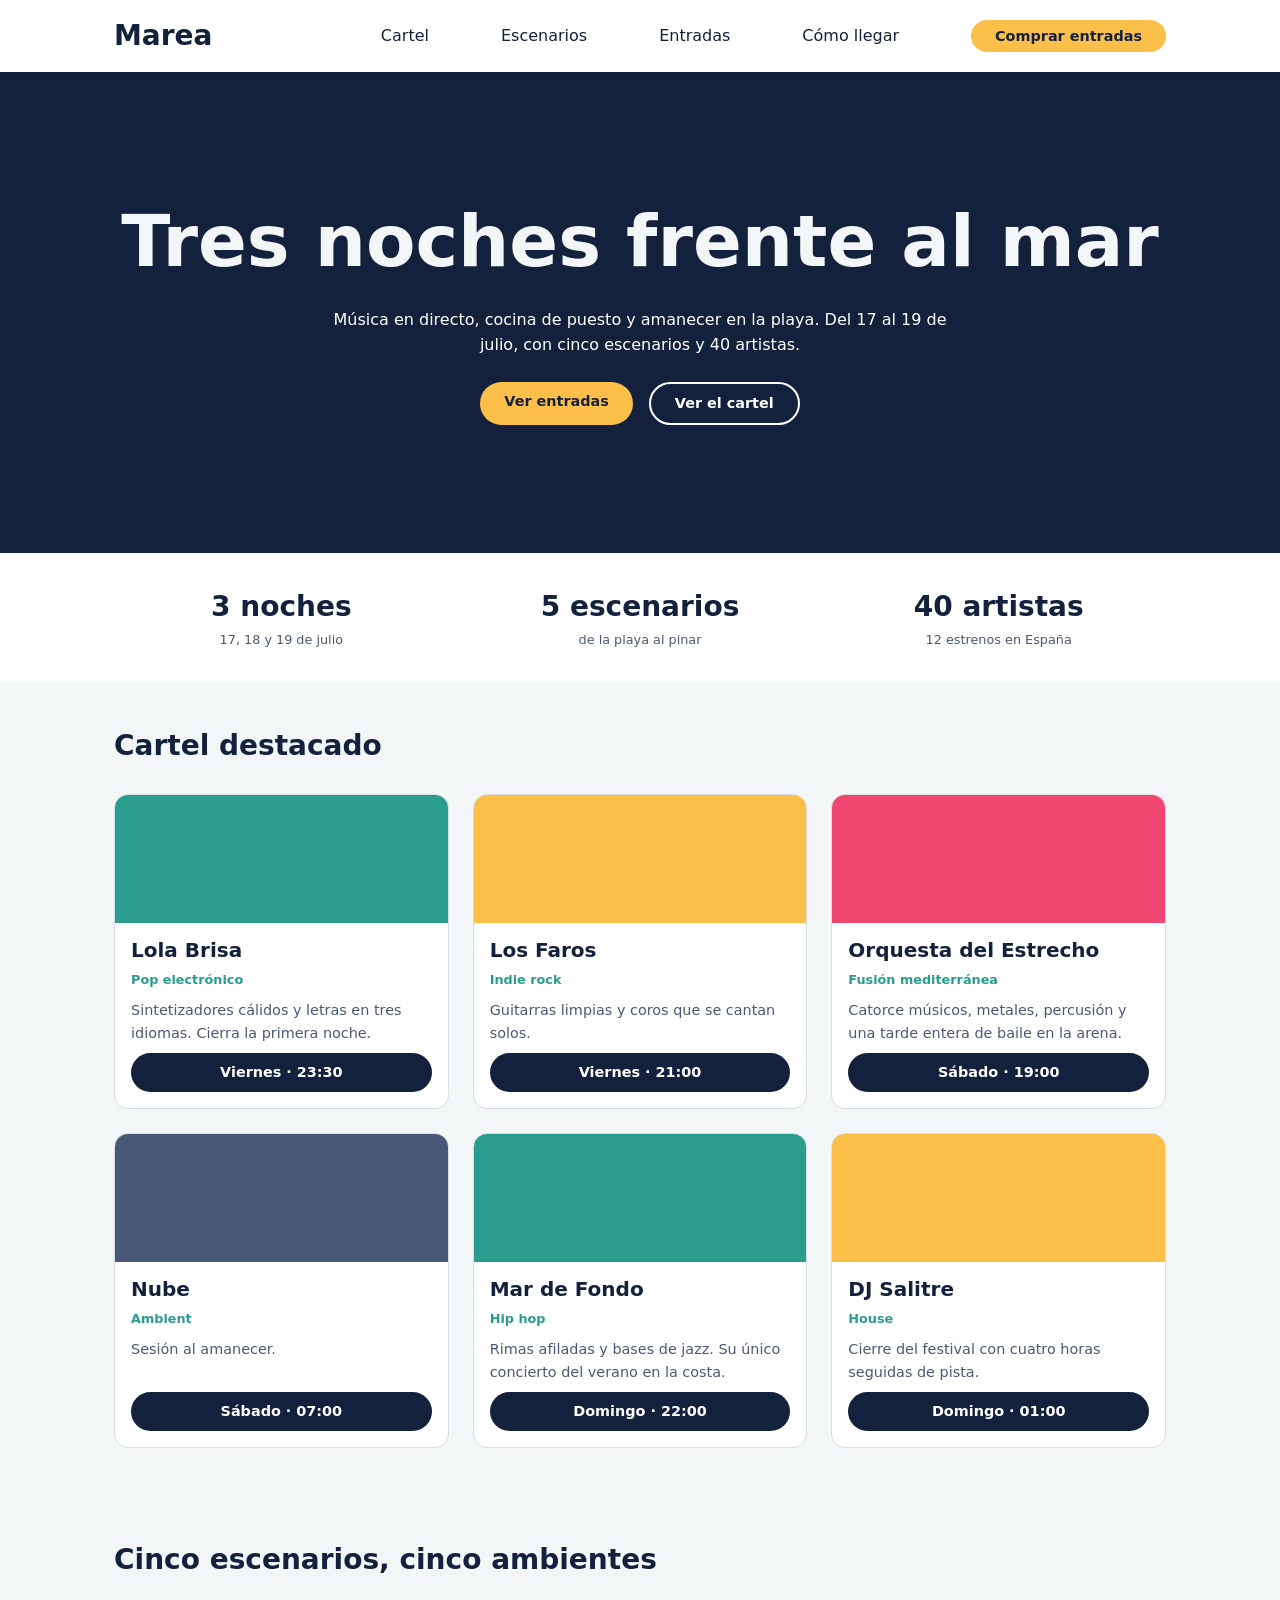
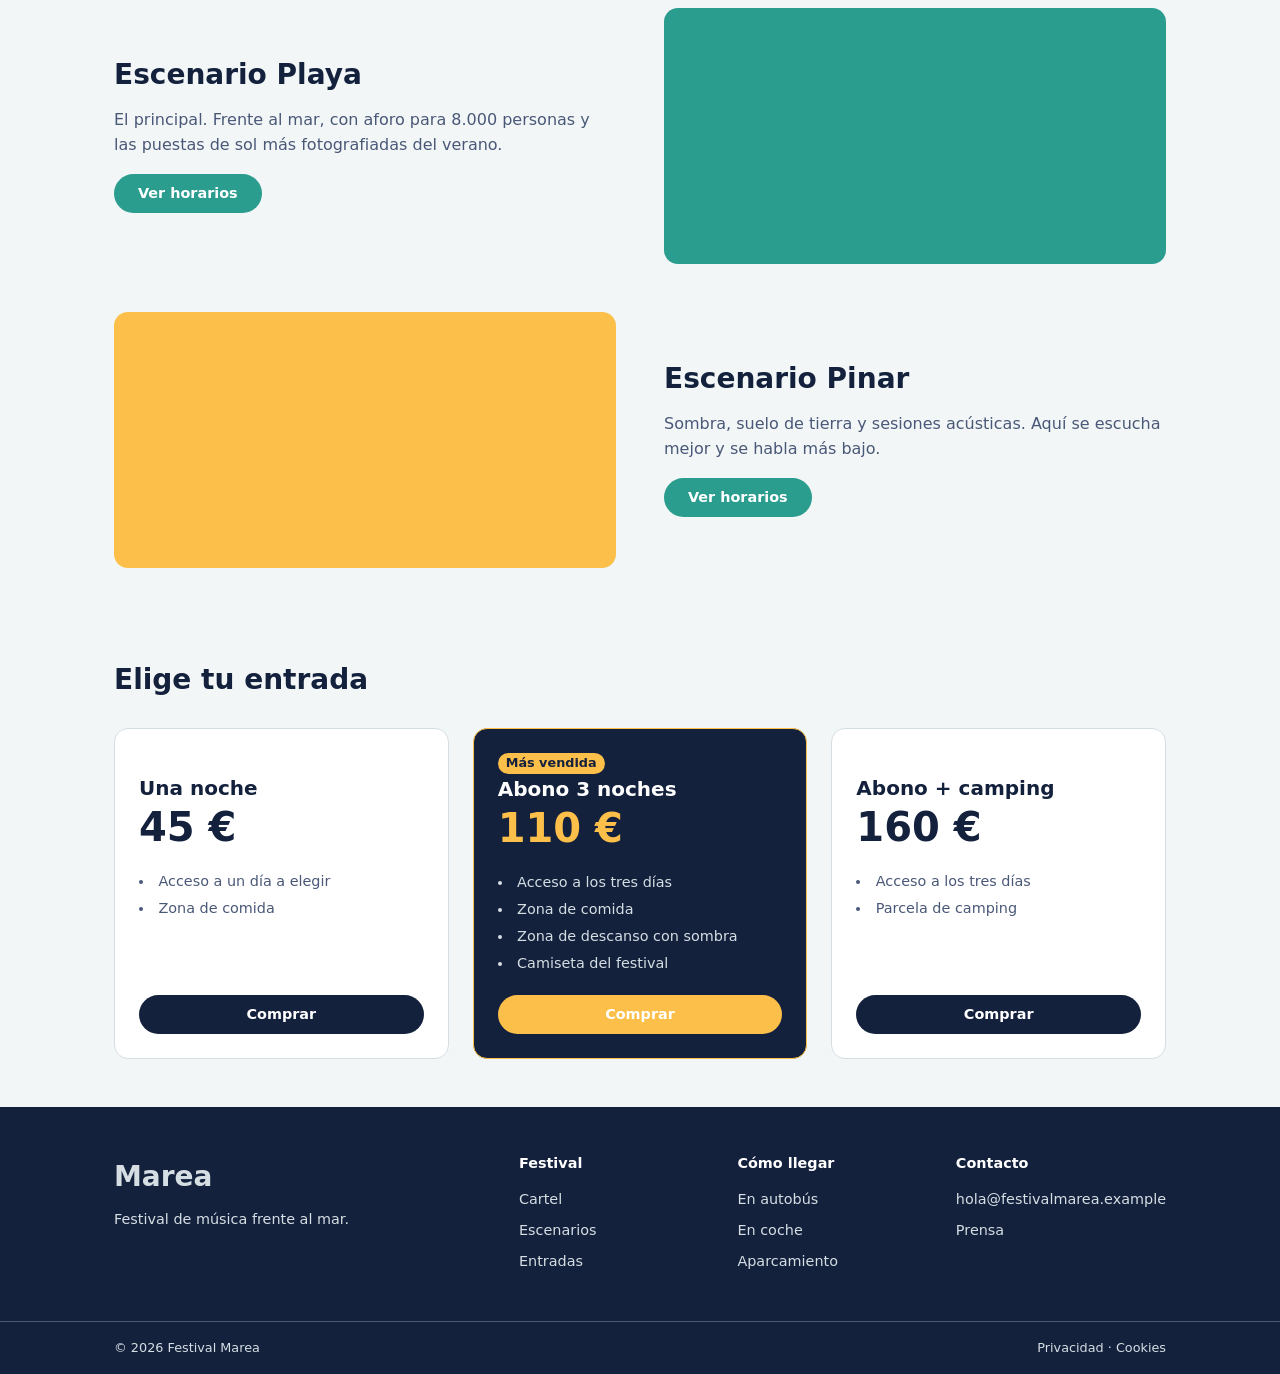
==== practica-grid/index.html @ 6c180d23 "." ====
<!doctype html>
<html lang="es">
  <head>
    <meta charset="UTF-8" />
    <meta name="viewport" content="width=device-width, initial-scale=1" />
    <title>Festival Marea · Layout con Flexbox y Grid</title>

    <!-- 1º las variables y el reset, 2º vuestros estilos -->
    <link rel="stylesheet" href="./css/variables.css" />
    <link rel="stylesheet" href="./css/estilos.css" />
  </head>
  <body>
    <!-- ============ 1. CABECERA ============ -->
    <header class="cabecera">
      <div class="contenedor cabecera__interior">
        <a href="#" class="logo">Marea</a>

        <nav class="menu" aria-label="Principal">
          <ul class="menu__lista">
            <li><a href="#cartel" class="menu__enlace">Cartel</a></li>
            <li><a href="#escenarios" class="menu__enlace">Escenarios</a></li>
            <li><a href="#entradas" class="menu__enlace">Entradas</a></li>
            <li><a href="#info" class="menu__enlace">Cómo llegar</a></li>
            <li>
              <a href="#entradas" class="boton boton--sol">Comprar entradas</a>
            </li>
          </ul>
        </nav>
      </div>
    </header>

    <main>
      <!-- ============ 2. HERO ============ -->
      <section class="hero">
        <div class="contenedor hero__interior">
          <h1 class="hero__titulo">Tres noches frente al mar</h1>
          <p class="hero__texto">
            Música en directo, cocina de puesto y amanecer en la playa. Del 17
            al 19 de julio, con cinco escenarios y 40 artistas.
          </p>
          <div class="hero__acciones">
            <a href="#entradas" class="boton boton--sol">Ver entradas</a>
            <a href="#cartel" class="boton boton--borde">Ver el cartel</a>
          </div>
        </div>
      </section>

      <!-- ============ 3. DATOS CLAVE ============ -->
      <section class="datos">
        <div class="contenedor">
          <ul class="datos__lista">
            <li class="dato">
              <strong class="dato__valor">3 noches</strong>
              <span class="dato__etiqueta">17, 18 y 19 de julio</span>
            </li>
            <li class="dato">
              <strong class="dato__valor">5 escenarios</strong>
              <span class="dato__etiqueta">de la playa al pinar</span>
            </li>
            <li class="dato">
              <strong class="dato__valor">40 artistas</strong>
              <span class="dato__etiqueta">12 estrenos en España</span>
            </li>
          </ul>
        </div>
      </section>

      <!-- ============ 4. CARTEL (tarjetas) ============ -->
      <section class="cartel" id="cartel">
        <div class="contenedor">
          <h2 class="seccion__titulo">Cartel destacado</h2>

          <div class="cartel__rejilla">
            <article class="tarjeta">
              <div class="tarjeta__imagen" aria-hidden="true"></div>
              <div class="tarjeta__cuerpo">
                <h3 class="tarjeta__titulo">Lola Brisa</h3>
                <p class="tarjeta__estilo">Pop electrónico</p>
                <p class="tarjeta__texto">
                  Sintetizadores cálidos y letras en tres idiomas. Cierra la
                  primera noche.
                </p>
                <a href="#" class="boton boton--oscuro tarjeta__boton"
                  >Viernes · 23:30</a
                >
              </div>
            </article>

            <article class="tarjeta">
              <div class="tarjeta__imagen" aria-hidden="true"></div>
              <div class="tarjeta__cuerpo">
                <h3 class="tarjeta__titulo">Los Faros</h3>
                <p class="tarjeta__estilo">Indie rock</p>
                <p class="tarjeta__texto">
                  Guitarras limpias y coros que se cantan solos.
                </p>
                <a href="#" class="boton boton--oscuro tarjeta__boton"
                  >Viernes · 21:00</a
                >
              </div>
            </article>

            <article class="tarjeta">
              <div class="tarjeta__imagen" aria-hidden="true"></div>
              <div class="tarjeta__cuerpo">
                <h3 class="tarjeta__titulo">Orquesta del Estrecho</h3>
                <p class="tarjeta__estilo">Fusión mediterránea</p>
                <p class="tarjeta__texto">
                  Catorce músicos, metales, percusión y una tarde entera de
                  baile en la arena.
                </p>
                <a href="#" class="boton boton--oscuro tarjeta__boton"
                  >Sábado · 19:00</a
                >
              </div>
            </article>

            <article class="tarjeta">
              <div class="tarjeta__imagen" aria-hidden="true"></div>
              <div class="tarjeta__cuerpo">
                <h3 class="tarjeta__titulo">Nube</h3>
                <p class="tarjeta__estilo">Ambient</p>
                <p class="tarjeta__texto">Sesión al amanecer.</p>
                <a href="#" class="boton boton--oscuro tarjeta__boton"
                  >Sábado · 07:00</a
                >
              </div>
            </article>

            <article class="tarjeta">
              <div class="tarjeta__imagen" aria-hidden="true"></div>
              <div class="tarjeta__cuerpo">
                <h3 class="tarjeta__titulo">Mar de Fondo</h3>
                <p class="tarjeta__estilo">Hip hop</p>
                <p class="tarjeta__texto">
                  Rimas afiladas y bases de jazz. Su único concierto del verano
                  en la costa.
                </p>
                <a href="#" class="boton boton--oscuro tarjeta__boton"
                  >Domingo · 22:00</a
                >
              </div>
            </article>

            <article class="tarjeta">
              <div class="tarjeta__imagen" aria-hidden="true"></div>
              <div class="tarjeta__cuerpo">
                <h3 class="tarjeta__titulo">DJ Salitre</h3>
                <p class="tarjeta__estilo">House</p>
                <p class="tarjeta__texto">
                  Cierre del festival con cuatro horas seguidas de pista.
                </p>
                <a href="#" class="boton boton--oscuro tarjeta__boton"
                  >Domingo · 01:00</a
                >
              </div>
            </article>
          </div>
        </div>
      </section>

      <!-- ============ 5. ESCENARIOS (bloques alternos) ============ -->
      <section class="escenarios" id="escenarios">
        <div class="contenedor">
          <h2 class="seccion__titulo">Cinco escenarios, cinco ambientes</h2>

          <div class="bloque">
            <div class="bloque__texto">
              <h3 class="bloque__titulo">Escenario Playa</h3>
              <p>
                El principal. Frente al mar, con aforo para 8.000 personas y las
                puestas de sol más fotografiadas del verano.
              </p>
              <a href="#" class="boton boton--ola">Ver horarios</a>
            </div>
            <div
              class="bloque__visual bloque__visual--playa"
              aria-hidden="true"
            ></div>
          </div>

          <div class="bloque bloque--inverso">
            <div class="bloque__texto">
              <h3 class="bloque__titulo">Escenario Pinar</h3>
              <p>
                Sombra, suelo de tierra y sesiones acústicas. Aquí se escucha
                mejor y se habla más bajo.
              </p>
              <a href="#" class="boton boton--ola">Ver horarios</a>
            </div>
            <div
              class="bloque__visual bloque__visual--pinar"
              aria-hidden="true"
            ></div>
          </div>
        </div>
      </section>

      <!-- ============ 6. ENTRADAS (planes) ============ -->
      <section class="entradas" id="entradas">
        <div class="contenedor">
          <h2 class="seccion__titulo">Elige tu entrada</h2>

          <div class="planes">
            <article class="plan">
              <h3 class="plan__nombre">Una noche</h3>
              <p class="plan__precio">45 €</p>
              <ul class="plan__lista">
                <li>Acceso a un día a elegir</li>
                <li>Zona de comida</li>
              </ul>
              <a href="#" class="boton boton--oscuro plan__boton">Comprar</a>
            </article>

            <article class="plan plan--destacado">
              <p class="plan__etiqueta">Más vendida</p>
              <h3 class="plan__nombre">Abono 3 noches</h3>
              <p class="plan__precio">110 €</p>
              <ul class="plan__lista">
                <li>Acceso a los tres días</li>
                <li>Zona de comida</li>
                <li>Zona de descanso con sombra</li>
                <li>Camiseta del festival</li>
              </ul>
              <a href="#" class="boton boton--sol plan__boton">Comprar</a>
            </article>

            <article class="plan">
              <h3 class="plan__nombre">Abono + camping</h3>
              <p class="plan__precio">160 €</p>
              <ul class="plan__lista">
                <li>Acceso a los tres días</li>
                <li>Parcela de camping</li>
              </ul>
              <a href="#" class="boton boton--oscuro plan__boton">Comprar</a>
            </article>
          </div>
        </div>
      </section>
    </main>

    <!-- ============ 7. PIE DE PÁGINA ============ -->
    <footer class="pie" id="info">
      <div class="contenedor pie__interior">
        <div class="pie__columna pie__columna--marca">
          <a href="#" class="logo">Marea</a>
          <p>Festival de música frente al mar.</p>
        </div>

        <div class="pie__columna">
          <h3 class="pie__titulo">Festival</h3>
          <ul class="pie__lista">
            <li><a href="#cartel">Cartel</a></li>
            <li><a href="#escenarios">Escenarios</a></li>
            <li><a href="#entradas">Entradas</a></li>
          </ul>
        </div>

        <div class="pie__columna">
          <h3 class="pie__titulo">Cómo llegar</h3>
          <ul class="pie__lista">
            <li><a href="#">En autobús</a></li>
            <li><a href="#">En coche</a></li>
            <li><a href="#">Aparcamiento</a></li>
          </ul>
        </div>

        <div class="pie__columna">
          <h3 class="pie__titulo">Contacto</h3>
          <ul class="pie__lista">
            <li><a href="#">hola@festivalmarea.example</a></li>
            <li><a href="#">Prensa</a></li>
          </ul>
        </div>
      </div>

      <div class="pie__legal">
        <div class="contenedor pie__legal-interior">
          <p>© 2026 Festival Marea</p>
          <p><a href="#">Privacidad</a> · <a href="#">Cookies</a></p>
        </div>
      </div>
    </footer>
  </body>
</html>
---- practica-grid/css/variables.css ----
/* =========================================================
   variables.css  ·  Festival Marea
   Tokens de diseño + reset mínimo.
   NO es necesario modificar este archivo: úsalo con var(--nombre)
   ========================================================= */

:root {
  /* ---------- Color ---------- */
  --color-fondo: #f2f6f7; /* fondo de página */
  --color-superficie: #ffffff; /* tarjetas, cajas */
  --color-tinta: #14213d; /* texto principal y fondos oscuros */
  --color-tinta-suave: #4a5878; /* texto secundario */
  --color-sol: #fcbf49; /* acento principal (botones, destacados) */
  --color-ola: #2a9d8f; /* acento secundario */
  --color-coral: #ef476f; /* acento de alerta / oferta */
  --color-borde: #d5dee3;
  --estado-destacado-hover: #cf2e57;
  /* ---------- Tipografía ---------- */
  --fuente-titulo: "Trebuchet MS", "Segoe UI", system-ui, sans-serif;
  --fuente-texto: system-ui, -apple-system, "Segoe UI", Roboto, sans-serif;

  --texto-xs: 0.8rem;
  --texto-s: 0.9rem;
  --texto-m: 1rem;
  --texto-l: 1.25rem;
  --texto-xl: 1.75rem;
  --texto-2xl: 2.5rem;
  --texto-3xl: clamp(2.5rem, 7vw, 4.5rem); /* título del hero */

  --peso-normal: 400;
  --peso-fuerte: 700;
  --peso-negro: 800;

  /* ---------- Espaciado (escala de 8px) ---------- */
  --espacio-1: 0.25rem;
  --espacio-2: 0.5rem;
  --espacio-3: 1rem;
  --espacio-4: 1.5rem;
  --espacio-5: 2rem;
  --espacio-6: 3rem;
  --espacio-7: 4.5rem;
  --espacio-8: 6rem;
  --espacio-9: 8rem;

  /* ---------- Forma ---------- */
  --radio-s: 6px;
  --radio-m: 14px;
  --radio-pildora: 999px;

  --sombra-suave: 0 2px 8px rgba(20, 33, 61, 0.08);
  --sombra-fuerte: 0 12px 32px rgba(20, 33, 61, 0.18);

  /* ---------- Layout ---------- */
  --ancho-contenedor: 1100px;
  --alto-cabecera: 72px;
  --alto-imagen-tarjeta: 8rem;
  --alto-visual-bloque: 16rem;
  --ancho-texto-hero: 40rem;

  /* ---------- Movimiento ---------- */
  --transicion: 180ms ease;
}

/* Nota: las variables CSS NO funcionan dentro de @media (...).
   Puntos de ruptura de la práctica:
     móvil   → hasta 639px
     tablet  → desde 640px
     escritorio → desde 960px                                   */

/* ---------- Reset mínimo ---------- */
*,
*::before,
*::after {
  box-sizing: border-box;
  margin: 0;
  padding: 0;
}

html {
  font-size: 100%;
}

body {
  font-family: var(--fuente-texto);
  font-size: var(--texto-m);
  line-height: 1.6;
  color: var(--color-tinta);
  background: var(--color-fondo);
}

img {
  max-width: 100%;
  display: block;
}

ul {
  list-style: none;
}

a {
  color: inherit;
  text-decoration: none;
}

h1,
h2,
h3 {
  font-family: var(--fuente-titulo);
  line-height: 1.15;
}

button {
  font: inherit;
  cursor: pointer;
  border: 0;
}

:focus-visible {
  outline: 3px solid var(--color-ola);
  outline-offset: 2px;
}
---- practica-grid/css/estilos.css ----
.contenedor {
  max-width: var(--ancho-contenedor);
  padding-inline: var(--espacio-4); /* margen lateral en pantallas estrechas */
  margin: 0 auto;
}

/* ----------  CABECERA ---------- */
.cabecera {
  position: sticky;
  top: 0;
  z-index: 10;
  background-color: var(--color-superficie);
  min-height: var(--alto-cabecera);
  box-shadow: var(--sombra-suave);
}

.cabecera__interior {
  display: flex;
  justify-content: space-between;
  align-items: center;
  flex-wrap: wrap;
  gap: var(--espacio-2) var(--espacio-4);
  min-height: var(--alto-cabecera);
}

.menu {
  display: flex;
}

.menu__lista {
  display: flex;
  flex-wrap: wrap;
  align-items: center;
  gap: var(--espacio-2) var(--espacio-7);
}

.menu__enlace:hover {
  color: var(--estado-destacado-hover);
}

.logo {
  font-size: var(--texto-xl);
  font-weight: var(--peso-fuerte);
}

.boton {
  border-radius: var(--radio-pildora);
  padding: var(--espacio-2) var(--espacio-4);
  font-size: var(--texto-s);
  font-weight: var(--peso-fuerte);
  text-align: center;
}

.boton--sol {
  background-color: var(--color-sol);
  font-weight: var(--peso-fuerte);
}

.boton--sol:hover {
  background-color: var(--color-superficie);
  color: var(--color-sol);
  font-weight: var(--peso-fuerte);
  outline: 2px solid var(--color-sol);
}

/* ----------  HERO ---------- */
.hero {
  background-color: var(--color-tinta);
}

.hero__interior {
  display: flex;
  justify-content: space-between;
  align-items: center;
  flex-direction: column;
  gap: var(--espacio-4);
  padding-block: var(--espacio-9);
}

.hero__titulo {
  font-size: var(--texto-3xl);
  color: var(--color-fondo);
  text-align: center;
}

.hero__texto {
  max-width: var(--ancho-texto-hero);
  font-size: var(--texto-m);
  color: var(--color-superficie);
  text-align: center;
}

.hero__acciones {
  display: flex;
  flex-wrap: wrap;
  justify-content: center;
  gap: var(--espacio-3);
}

/* ----------  DATOS CLAVE ---------- */

.datos {
  background-color: var(--color-superficie);
  padding-block: var(--espacio-5);
}

.datos__lista {
  display: flex;
  flex-wrap: wrap;
  gap: var(--espacio-4);
}

.dato {
  display: flex;
  flex: 1 1 10rem;
  flex-direction: column;
  align-items: center;
}

.dato__valor {
  font-family: var(--fuente-titulo);
  font-size: var(--texto-xl);
}

.dato__etiqueta {
  font-size: var(--texto-xs);
  color: var(--color-tinta-suave);
}

/* ----------  CARTEL ---------- */

.cartel {
  padding-block: var(--espacio-6);
}

.cartel__rejilla {
  display: flex;
  flex-wrap: wrap;
  gap: var(--espacio-4);
}

/* ----------  TARJETA ---------- */
.tarjeta {
  display: flex;
  flex: 1 1 18rem;
  flex-direction: column;
  overflow: hidden;
  background-color: var(--color-superficie);
  border: 1px solid var(--color-borde);
  border-radius: var(--radio-m);
  transition:
    box-shadow var(--transicion),
    border-color var(--transicion);
}
.tarjeta:hover {
  border-color: var(--color-ola);
  box-shadow: var(--sombra-fuerte);
}

.tarjeta__imagen {
  height: var(--alto-imagen-tarjeta);
  background-color: var(--color-ola);
}
.tarjeta:nth-child(6n + 2) .tarjeta__imagen {
  background-color: var(--color-sol);
}
.tarjeta:nth-child(6n + 3) .tarjeta__imagen {
  background-color: var(--color-coral);
}
.tarjeta:nth-child(6n + 4) .tarjeta__imagen {
  background-color: var(--color-tinta-suave);
}
.tarjeta:nth-child(6n + 5) .tarjeta__imagen {
  background-color: var(--color-ola);
}
.tarjeta:nth-child(6n + 6) .tarjeta__imagen {
  background-color: var(--color-sol);
}

.tarjeta__cuerpo {
  display: flex;
  flex: 1;
  flex-direction: column;
  gap: var(--espacio-2);
  padding: var(--espacio-3);
}

.tarjeta__titulo {
  font-size: var(--texto-l);
}

.tarjeta__estilo {
  font-size: var(--texto-xs);
  font-weight: var(--peso-fuerte);
  color: var(--color-ola);
}

.tarjeta__texto {
  font-size: var(--texto-s);
  color: var(--color-tinta-suave);
}

.tarjeta__boton {
  margin-top: auto;
}

/* ----------  BLOQUE ESCENARIOS ---------- */
.escenarios {
  padding-block: var(--espacio-6);
}
.bloque {
  display: flex;
  flex-wrap: wrap;
  align-items: center;
  gap: var(--espacio-6);
}

.bloque--inverso {
  flex-direction: row-reverse;
  margin-top: var(--espacio-6);
}

.bloque__texto {
  display: flex;
  flex: 1 1 20rem;
  flex-direction: column;
  align-items: flex-start;
  gap: var(--espacio-3);
}

.bloque__titulo {
  font-size: var(--texto-xl);
}

.bloque__texto p {
  color: var(--color-tinta-suave);
}

.bloque__visual {
  flex: 1 1 20rem;
  height: var(--alto-visual-bloque);
  border-radius: var(--radio-m);
}

.bloque__visual--playa {
  background-color: var(--color-ola);
}

.bloque__visual--pinar {
  background-color: var(--color-sol);
}

/* ----------  ENTRADAS  ---------- */

.entradas {
  padding-block: var(--espacio-6);
}

.planes {
  display: flex;
  flex-wrap: wrap;
  gap: var(--espacio-4);
}

.plan {
  display: flex;
  flex: 1 1 18rem;
  flex-direction: column;
  align-items: flex-start;
  gap: var(--espacio-1);
  padding: var(--espacio-4);
  /* Hueco extra arriba (lo que ocupa la etiqueta) para alinear
  el nombre en las tres tarjetas, el destacado lo anula*/
  padding-top: var(--espacio-6);
  background-color: var(--color-superficie);
  border: 1px solid var(--color-borde);
  border-radius: var(--radio-m);
  transition:
    box-shadow var(--transicion),
    border-color var(--transicion);
}
.plan:hover {
  border-color: var(--color-ola);
  box-shadow: var(--sombra-fuerte);
}

.plan__etiqueta {
  padding: var(--espacio-1) var(--espacio-2);
  background-color: var(--color-sol);
  border-radius: var(--radio-pildora);
  font-size: var(--texto-xs);
  font-weight: var(--peso-fuerte);
  line-height: 1;
  color: var(--color-tinta);
}

.plan__nombre {
  font-size: var(--texto-l);
}

.plan__precio {
  font-family: var(--fuente-titulo);
  font-size: var(--texto-2xl);
  font-weight: var(--peso-negro);
  line-height: 1.15;
}

.plan__lista {
  display: flex;
  flex-direction: column;
  list-style: disc inside;
  gap: var(--espacio-1);
  margin-block: var(--espacio-3);
  font-size: var(--texto-s);
  color: var(--color-tinta-suave);
}

.plan__boton {
  align-self: stretch;
  margin-top: auto;
}

.plan--destacado {
  background-color: var(--color-tinta);
  border-color: var(--color-sol);
  color: var(--color-superficie);
  padding-top: var(--espacio-4);
}
.plan--destacado:hover {
  border-color: var(--color-sol);
}
.plan--destacado .plan__precio {
  color: var(--color-sol);
}
.plan--destacado .plan__lista {
  color: var(--color-borde);
}

/* ----------  PIE DE PÁGINA  ---------- */
.pie {
  background-color: var(--color-tinta);
  color: var(--color-superficie);
}

.pie__interior {
  display: flex;
  flex-wrap: wrap;
  gap: var(--espacio-5);
  padding-block: var(--espacio-6);
}

/* Cada columna parte de 10rem y crece; la de marca parte de 20rem (el doble). */
.pie__columna {
  flex: 1 1 10rem;
}

.pie__columna--marca {
  display: flex;
  flex: 2 1 20rem;
  flex-direction: column;
  gap: var(--espacio-2);
  font-size: var(--texto-s);
  color: var(--color-borde);
}

.pie__titulo {
  margin-bottom: var(--espacio-3);
  font-size: var(--texto-s);
}

.pie__lista {
  display: flex;
  flex-direction: column;
  gap: var(--espacio-2);
  font-size: var(--texto-s);
  color: var(--color-borde);
}

.pie a {
  transition: color var(--transicion);
}
.pie a:hover {
  color: var(--color-sol);
}

.pie__legal {
  border-top: 1px solid var(--color-tinta-suave);
}

.pie__legal-interior {
  display: flex;
  flex-wrap: wrap;
  gap: var(--espacio-2) var(--espacio-4);
  justify-content: space-between;
  align-items: center;
  padding-block: var(--espacio-3);
  font-size: var(--texto-xs);
  color: var(--color-borde);
}

.boton--borde {
  border: 2px solid var(--color-superficie);
  color: var(--color-superficie);
}

.boton--borde:hover {
  background-color: var(--color-superficie);
  color: var(--color-tinta);
}

.boton--oscuro {
  background-color: var(--color-tinta);
  color: var(--color-superficie);
}
.boton--oscuro:hover {
  background-color: var(--color-tinta-suave);
}

.boton--ola {
  background-color: var(--color-ola);
  color: var(--color-superficie);
}

.boton--ola:hover {
  background-color: var(--color-superficie);
  color: var(--color-ola);
  outline: 2px solid var(--color-ola);
}

.seccion__titulo {
  margin-bottom: var(--espacio-5);
  font-size: var(--texto-xl);
}
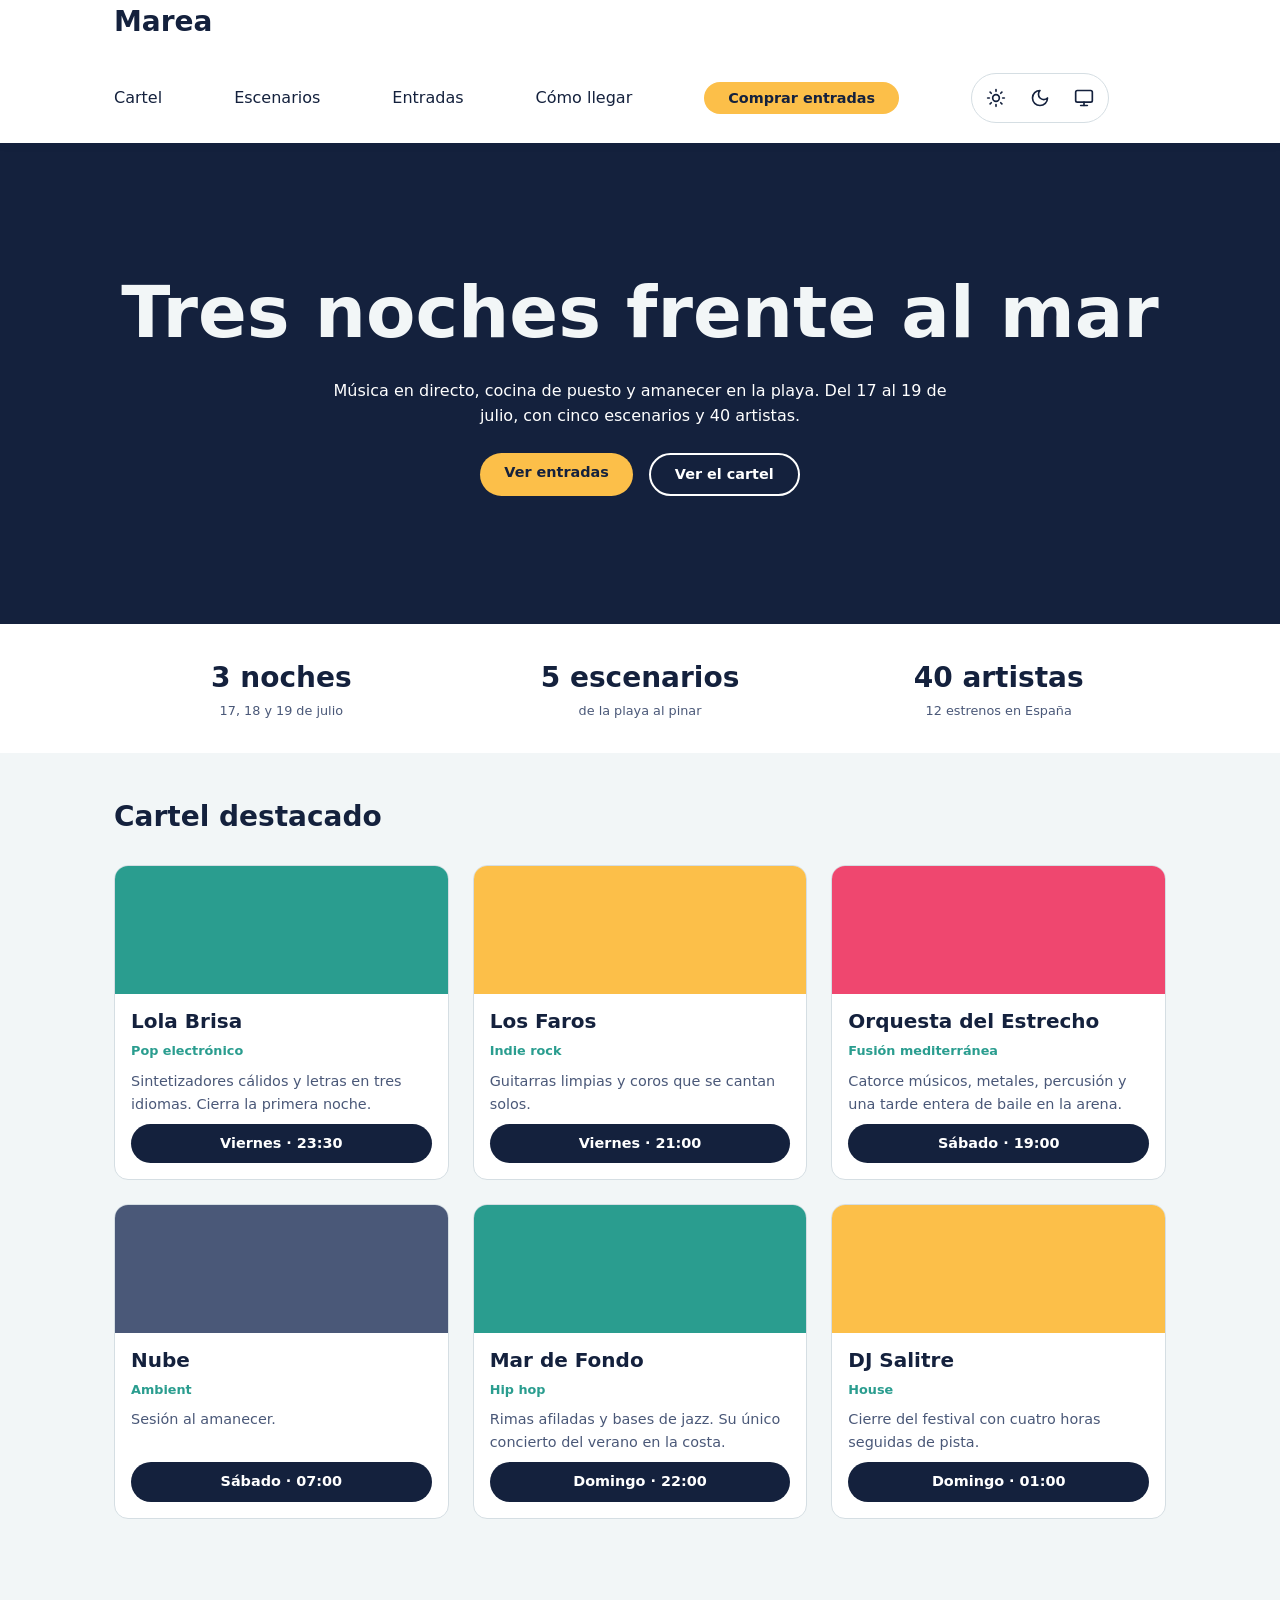
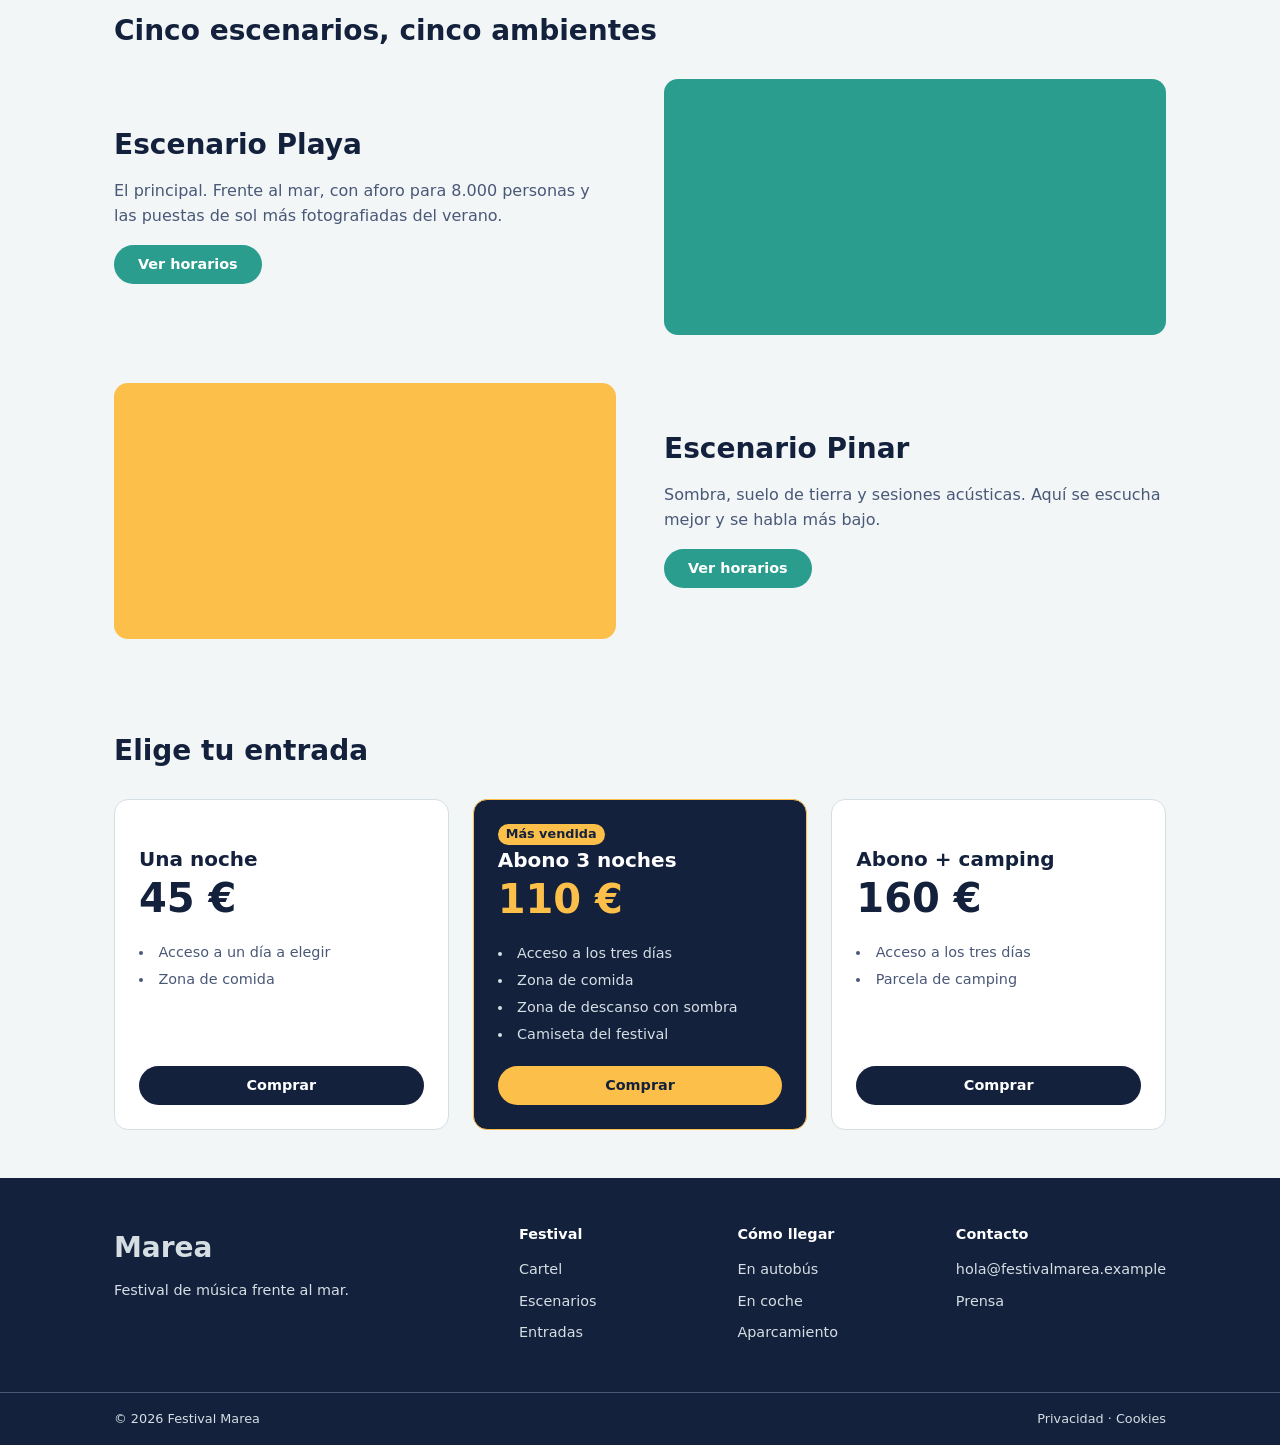
==== commit 09c723df: "." ====
--- a/practica-grid/index.html
+++ b/practica-grid/index.html
@@ -8,6 +8,7 @@
     <!-- 1º las variables y el reset, 2º vuestros estilos -->
     <link rel="stylesheet" href="./css/variables.css" />
     <link rel="stylesheet" href="./css/estilos.css" />
+    <script src="./js/app.js" defer></script>
   </head>
   <body>
     <!-- ============ 1. CABECERA ============ -->
@@ -23,6 +24,50 @@
             <li><a href="#info" class="menu__enlace">Cómo llegar</a></li>
             <li>
               <a href="#entradas" class="boton boton--sol">Comprar entradas</a>
+            </li>
+            <li>
+              <div class="selector" role="group" aria-label="Tema">
+                <button
+                  type="button"
+                  data-tema="light"
+                  aria-label="Tema claro"
+                  title="Claro"
+                >
+                  <svg viewBox="0 0 24 24" aria-hidden="true">
+                    <circle cx="12" cy="12" r="4" />
+                    <path d="M12 2v2" />
+                    <path d="M12 20v2" />
+                    <path d="m4.93 4.93 1.41 1.41" />
+                    <path d="m17.66 17.66 1.41 1.41" />
+                    <path d="M2 12h2" />
+                    <path d="M20 12h2" />
+                    <path d="m6.34 17.66-1.41 1.41" />
+                    <path d="m19.07 4.93-1.41 1.41" />
+                  </svg>
+                </button>
+                <button
+                  type="button"
+                  data-tema="dark"
+                  aria-label="Tema oscuro"
+                  title="Oscuro"
+                >
+                  <svg viewBox="0 0 24 24" aria-hidden="true">
+                    <path d="M12 3a6 6 0 0 0 9 9 9 9 0 1 1-9-9Z" />
+                  </svg>
+                </button>
+                <button
+                  type="button"
+                  data-tema="system"
+                  aria-label="Tema del sistema"
+                  title="Automático"
+                >
+                  <svg viewBox="0 0 24 24" aria-hidden="true">
+                    <rect width="20" height="14" x="2" y="3" rx="2" />
+                    <line x1="8" x2="16" y1="21" y2="21" />
+                    <line x1="12" x2="12" y1="17" y2="21" />
+                  </svg>
+                </button>
+              </div>
             </li>
           </ul>
         </nav>
--- a/practica-grid/css/variables.css
+++ b/practica-grid/css/variables.css
@@ -15,6 +15,18 @@
   --color-coral: #ef476f; /* acento de alerta / oferta */
   --color-borde: #d5dee3;
   --estado-destacado-hover: #cf2e57;
+
+  --fondo-pagina: var(--color-fondo);
+  --fondo-cabecera: var(--color-superficie);
+  --fondo-tarjeta: var(--color-superficie);
+  --texto-principal: var(--color-tinta);
+  --texto-suave: var(--color-tinta-suave);
+  --texto-acento: var(--color-ola);
+  --texto-enlace-hover: var(--estado-destacado-hover);
+  --borde-suave: var(--color-borde);
+  --accion-oscuro: var(--color-tinta);
+  --accion-oscuro-hover: var(--color-tinta-suave);
+
   /* ---------- Tipografía ---------- */
   --fuente-titulo: "Trebuchet MS", "Segoe UI", system-ui, sans-serif;
   --fuente-texto: system-ui, -apple-system, "Segoe UI", Roboto, sans-serif;
@@ -61,6 +73,44 @@
   --transicion: 180ms ease;
 }
 
+/* SELECTOR DE TEMA (oscuro o claro) */
+
+@media (prefers-color-scheme: dark) {
+  :root:not([data-theme="light"]) {
+    color-scheme: dark;
+    --fondo-pagina: #0b1326;
+    --fondo-cabecera: #14213d;
+    --fondo-tarjeta: #1c2b4d;
+    --texto-principal: #f2f6f7;
+    --texto-suave: #b4c0d9;
+    --texto-acento: #5fd0c2;
+    --texto-enlace-hover: #ff7a9a;
+    --borde-suave: #2c3d66;
+    --accion-oscuro: #3b5287;
+    --accion-oscuro-hover: #4a63a0;
+    --sombra-suave: 0 2px 8px rgba(0, 0, 0, 0.4);
+    --sombra-fuerte: 0 12px 32px rgba(0, 0, 0, 0.55);
+  }
+}
+:root[data-theme="dark"] {
+  color-scheme: dark;
+  --fondo-pagina: #0b1326;
+  --fondo-cabecera: #14213d;
+  --fondo-tarjeta: #1c2b4d;
+  --texto-principal: #f2f6f7;
+  --texto-suave: #b4c0d9;
+  --texto-acento: #5fd0c2;
+  --texto-enlace-hover: #ff7a9a;
+  --borde-suave: #2c3d66;
+  --accion-oscuro: #3b5287;
+  --accion-oscuro-hover: #4a63a0;
+  --sombra-suave: 0 2px 8px rgba(0, 0, 0, 0.4);
+  --sombra-fuerte: 0 12px 32px rgba(0, 0, 0, 0.55);
+}
+:root[data-theme="light"] {
+  color-scheme: light;
+}
+
 /* Nota: las variables CSS NO funcionan dentro de @media (...).
    Puntos de ruptura de la práctica:
      móvil   → hasta 639px
@@ -84,8 +134,8 @@
   font-family: var(--fuente-texto);
   font-size: var(--texto-m);
   line-height: 1.6;
-  color: var(--color-tinta);
-  background: var(--color-fondo);
+  color: var(--texto-principal);
+  background: var(--fondo-pagina);
 }
 
 img {
--- a/practica-grid/css/estilos.css
+++ b/practica-grid/css/estilos.css
@@ -2,6 +2,7 @@
   max-width: var(--ancho-contenedor);
   padding-inline: var(--espacio-4); /* margen lateral en pantallas estrechas */
   margin: 0 auto;
+  width: 90%;
 }
 
 /* ----------  CABECERA ---------- */
@@ -9,7 +10,7 @@
   position: sticky;
   top: 0;
   z-index: 10;
-  background-color: var(--color-superficie);
+  background-color: var(--fondo-cabecera);
   min-height: var(--alto-cabecera);
   box-shadow: var(--sombra-suave);
 }
@@ -35,7 +36,7 @@
 }
 
 .menu__enlace:hover {
-  color: var(--estado-destacado-hover);
+  color: var(--texto-enlace-hover);
 }
 
 .logo {
@@ -53,11 +54,12 @@
 
 .boton--sol {
   background-color: var(--color-sol);
+  color: var(--color-tinta);
   font-weight: var(--peso-fuerte);
 }
 
 .boton--sol:hover {
-  background-color: var(--color-superficie);
+  background-color: var(--fondo-tarjeta);
   color: var(--color-sol);
   font-weight: var(--peso-fuerte);
   outline: 2px solid var(--color-sol);
@@ -100,7 +102,7 @@
 /* ----------  DATOS CLAVE ---------- */
 
 .datos {
-  background-color: var(--color-superficie);
+  background-color: var(--fondo-tarjeta);
   padding-block: var(--espacio-5);
 }
 
@@ -124,7 +126,7 @@
 
 .dato__etiqueta {
   font-size: var(--texto-xs);
-  color: var(--color-tinta-suave);
+  color: var(--texto-suave);
 }
 
 /* ----------  CARTEL ---------- */
@@ -142,11 +144,11 @@
 /* ----------  TARJETA ---------- */
 .tarjeta {
   display: flex;
-  flex: 1 1 18rem;
+  flex: 1 1 28%; /* 3 por fila en escritorio */
   flex-direction: column;
   overflow: hidden;
-  background-color: var(--color-superficie);
-  border: 1px solid var(--color-borde);
+  background-color: var(--fondo-tarjeta);
+  border: 1px solid var(--borde-suave);
   border-radius: var(--radio-m);
   transition:
     box-shadow var(--transicion),
@@ -192,12 +194,12 @@
 .tarjeta__estilo {
   font-size: var(--texto-xs);
   font-weight: var(--peso-fuerte);
-  color: var(--color-ola);
+  color: var(--texto-acento);
 }
 
 .tarjeta__texto {
   font-size: var(--texto-s);
-  color: var(--color-tinta-suave);
+  color: var(--texto-suave);
 }
 
 .tarjeta__boton {
@@ -233,7 +235,7 @@
 }
 
 .bloque__texto p {
-  color: var(--color-tinta-suave);
+  color: var(--texto-suave);
 }
 
 .bloque__visual {
@@ -264,7 +266,7 @@
 
 .plan {
   display: flex;
-  flex: 1 1 18rem;
+  flex: 1 1 28%; /* 3 por fila en escritorio */
   flex-direction: column;
   align-items: flex-start;
   gap: var(--espacio-1);
@@ -272,8 +274,8 @@
   /* Hueco extra arriba (lo que ocupa la etiqueta) para alinear
   el nombre en las tres tarjetas, el destacado lo anula*/
   padding-top: var(--espacio-6);
-  background-color: var(--color-superficie);
-  border: 1px solid var(--color-borde);
+  background-color: var(--fondo-tarjeta);
+  border: 1px solid var(--borde-suave);
   border-radius: var(--radio-m);
   transition:
     box-shadow var(--transicion),
@@ -312,7 +314,7 @@
   gap: var(--espacio-1);
   margin-block: var(--espacio-3);
   font-size: var(--texto-s);
-  color: var(--color-tinta-suave);
+  color: var(--texto-suave);
 }
 
 .plan__boton {
@@ -409,11 +411,11 @@
 }
 
 .boton--oscuro {
-  background-color: var(--color-tinta);
+  background-color: var(--accion-oscuro);
   color: var(--color-superficie);
 }
 .boton--oscuro:hover {
-  background-color: var(--color-tinta-suave);
+  background-color: var(--accion-oscuro-hover);
 }
 
 .boton--ola {
@@ -422,8 +424,8 @@
 }
 
 .boton--ola:hover {
-  background-color: var(--color-superficie);
-  color: var(--color-ola);
+  background-color: var(--fondo-tarjeta);
+  color: var(--texto-acento);
   outline: 2px solid var(--color-ola);
 }
 
@@ -431,3 +433,151 @@
   margin-bottom: var(--espacio-5);
   font-size: var(--texto-xl);
 }
+
+/* ----------  BOTÓN HAMBURGUESA  ---------- */
+.menu__toggle {
+  display: none;
+  padding: var(--espacio-1) var(--espacio-3);
+  background-color: transparent;
+  border-radius: var(--radio-s);
+  font-size: var(--texto-xl);
+  line-height: 1;
+  color: var(--texto-principal);
+  transition: background-color var(--transicion);
+}
+.menu__toggle:hover {
+  background-color: var(--fondo-pagina);
+}
+
+/* =========================================================
+   RESPONSIVE (desktop-first con max-width)
+   Lo de arriba es escritorio (≥ 960px).
+   Las variables no funcionan en la condición del @media,
+   pero sí dentro de las reglas.
+   ========================================================= */
+
+/* ---------- TABLET Y MÓVIL (hasta 959px) ---------- */
+@media (max-width: 959px) {
+  /* Menú hamburguesa: el botón lo crea js/menu.js y el JS añade
+     .menu--abierto al <nav> para mostrar la lista. */
+  .menu__toggle {
+    display: block;
+  }
+  .menu {
+    display: none;
+    flex-basis: 100%;
+    padding-bottom: var(--espacio-2);
+  }
+  .menu--abierto {
+    display: flex;
+  }
+  .menu__lista {
+    flex: 1;
+    flex-direction: column;
+    align-items: stretch;
+    gap: var(--espacio-1);
+  }
+  .menu__enlace {
+    display: block;
+    padding-block: var(--espacio-2);
+  }
+  .menu__lista .boton {
+    display: block;
+  }
+
+  .hero__interior {
+    padding-block: var(--espacio-7);
+  }
+
+  /* Cartel: 2 por fila */
+  .tarjeta {
+    flex-basis: 40%;
+  }
+
+  /* Planes: uno debajo de otro; ya no hace falta el hueco de la etiqueta */
+  .plan {
+    flex-basis: 100%;
+    padding-top: var(--espacio-4);
+  }
+
+  /* Pie: la marca ocupa toda la fila */
+  .pie__columna--marca {
+    flex-basis: 100%;
+  }
+}
+
+/* ---------- MÓVIL (hasta 639px) ---------- */
+@media (max-width: 639px) {
+  .hero__interior {
+    padding-block: var(--espacio-6);
+  }
+
+  .seccion__titulo {
+    font-size: var(--texto-l);
+  }
+
+  .cartel,
+  .escenarios,
+  .entradas {
+    padding-block: var(--espacio-5);
+  }
+
+  /* Todo en una columna */
+  .dato,
+  .tarjeta,
+  .bloque__texto,
+  .bloque__visual,
+  .pie__columna {
+    flex-basis: 100%;
+  }
+
+  /* Barra legal apilada */
+  .pie__legal-interior {
+    flex-direction: column;
+    align-items: flex-start;
+  }
+}
+
+/* SELECTOR TEMA (oscuro o claro) */
+
+.selector {
+  display: inline-flex;
+  gap: 0.25rem;
+  padding: 0.25rem;
+  margin: 1.25rem 0;
+  background: var(--fondo-tarjeta);
+  border: 1px solid var(--borde-suave);
+  border-radius: 999px;
+}
+.selector button {
+  display: grid;
+  place-items: center;
+  width: 2.5rem;
+  height: 2.5rem;
+  padding: 0;
+  border: 0;
+  border-radius: 999px;
+  background: transparent;
+  color: var(--texto-principal);
+  cursor: pointer;
+}
+.selector button:hover {
+  background: var(--fondo-pagina);
+}
+.selector button[aria-pressed="true"] {
+  background: var(--color-sol);
+  color: var(--color-tinta);
+}
+.selector button:focus-visible {
+  outline: 2px solid var(--color-ola);
+  outline-offset: 2px;
+}
+.selector svg {
+  width: 1.25rem;
+  height: 1.25rem;
+  fill: none;
+  stroke: currentColor;
+  stroke-width: 2;
+  stroke-linecap: round;
+  stroke-linejoin: round;
+}
